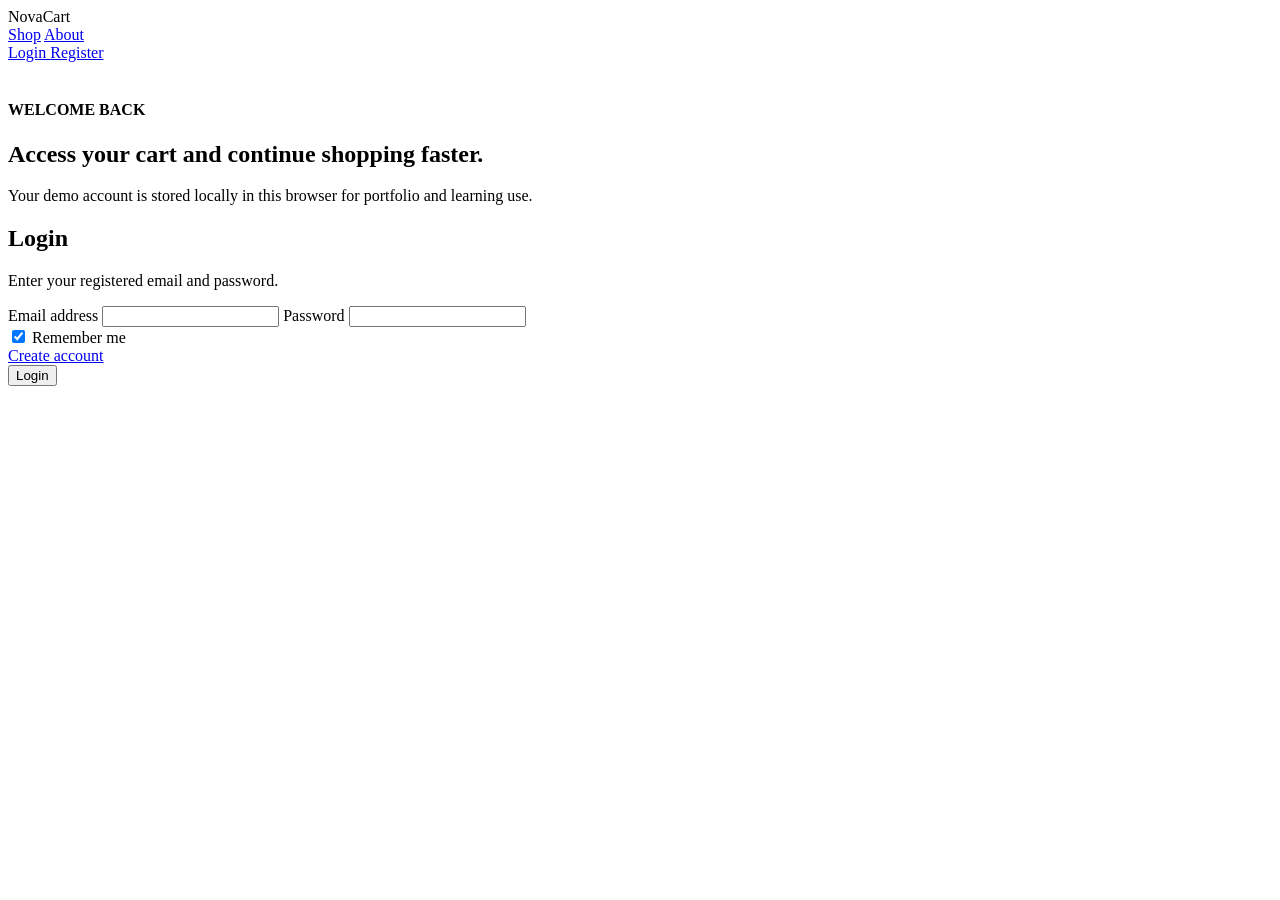
==== login.html @ a550f5d6 "Create login.html" ====
<!doctype html>
<html lang="en">
  <head>
    <meta charset="UTF-8" />
    <meta name="viewport" content="width=device-width, initial-scale=1.0" />
    <title>Login</title>

    <link rel="stylesheet" href="../styles/login.css" />
  </head>
  <body>
    <!-- NAVBAR -->

    <header class="navbar">
      <div class="logo">NovaCart</div>
      <nav class="nav-links">
        <a href="index.html">Shop</a>
        <a href="about.html">About</a>
      </nav>

      <div class="nav-buttons">
        <a href="login.html" class="login-btn"> Login </a>

        <a href="register.html" class="register-btn"> Register </a>
      </div>
    </header>

    <section class="login-container">
      <!-- LEFT SIDE -->

      <div class="left-side">
        <img
          src="https://images.unsplash.com/photo-1516321318423-f06f85e504b3?q=80&w=1200&auto=format&fit=crop"
          alt=""
        />

        <div class="overlay"></div>

        <div class="left-content">
          <h4>WELCOME BACK</h4>

          <h1>Access your cart and continue shopping faster.</h1>

          <p>
            Your demo account is stored locally in this browser for portfolio
            and learning use.
          </p>
        </div>
      </div>

      <!-- RIGHT SIDE -->

      <div class="right-side">
        <div class="form-box">
          <h2>Login</h2>

          <p class="subtitle">Enter your registered email and password.</p>

          <form id="loginForm">
            <label>Email address</label>
            <input type="email" required />

            <label>Password</label>
            <input type="password" required />

            <div class="remember">
              <div>
                <input type="checkbox" checked />
                <span>Remember me</span>
              </div>

              <a href="register.html"> Create account </a>
            </div>

            <button type="submit" class="submit-btn">Login</button>
          </form>
        </div>
      </div>
    </section>

    <script src="../scripts/login.js"></script>
  </body>
</html>
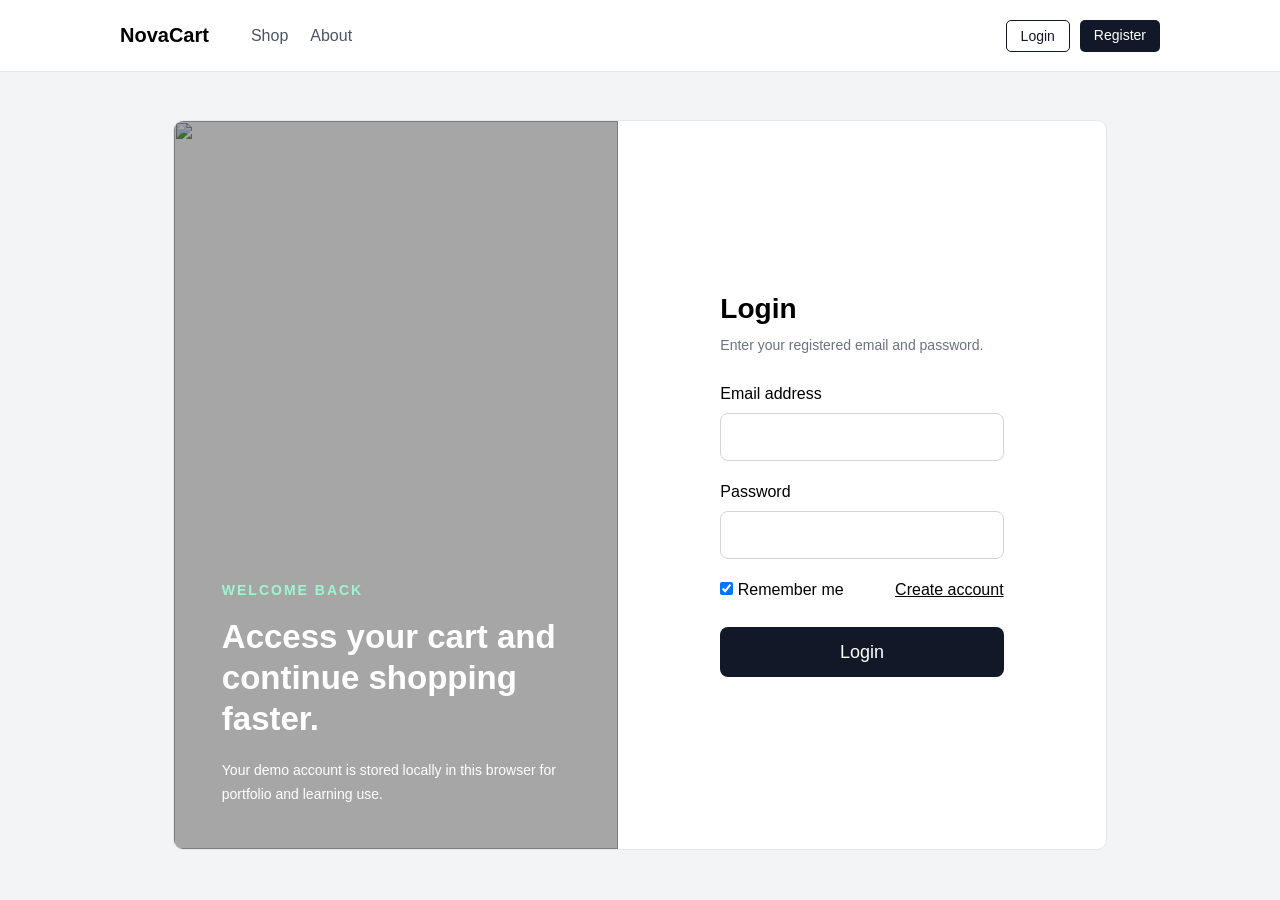
==== commit b48731f9: "Update login.html" ====
--- a/login.html
+++ b/login.html
@@ -5,7 +5,7 @@
     <meta name="viewport" content="width=device-width, initial-scale=1.0" />
     <title>Login</title>
 
-    <link rel="stylesheet" href="../styles/login.css" />
+    <link rel="stylesheet" href="./css/login.css" />
   </head>
   <body>
     <!-- NAVBAR -->
@@ -77,6 +77,6 @@
       </div>
     </section>
 
-    <script src="../scripts/login.js"></script>
+    <script src="./js/login.js"></script>
   </body>
 </html>
--- a/css/login.css
+++ b/css/login.css
@@ -0,0 +1,215 @@
+* {
+    margin: 0;
+    padding: 0;
+    box-sizing: border-box;
+    font-family: Arial, Helvetica, sans-serif;
+}
+
+body {
+    background: #f3f4f6;
+}
+
+/* NAVBAR */
+
+.navbar {
+    width: 100%;
+    height: 72px;
+    background: #fff;
+
+    border-bottom: 1px solid #e5e7eb;
+
+    display: flex;
+    align-items: center;
+
+    padding: 0 120px;
+}
+
+.logo {
+    font-size: 20px;
+    font-weight: 700;
+}
+
+.nav-links {
+    display: flex;
+    gap: 22px;
+
+    margin-left: 42px;
+}
+
+.nav-links a {
+    text-decoration: none;
+    color: #4b5563;
+    font-size: 16px;
+}
+
+.nav-buttons {
+    margin-left: auto;
+    display: flex;
+    gap: 10px;
+}
+
+.login-btn,
+.register-btn {
+    text-decoration: none;
+
+    padding: 7px 14px;
+
+    border-radius: 5px;
+
+    font-size: 14px;
+}
+
+.login-btn {
+    border: 1px solid #111827;
+    color: #111827;
+}
+
+.register-btn {
+    background: #111827;
+    color: #fff;
+}
+
+/* LOGIN CONTAINER */
+
+.login-container {
+    width: 73%;
+    height: 730px;
+
+    margin: 48px auto;
+
+    background: #fff;
+
+    border: 1px solid #e5e7eb;
+    border-radius: 10px;
+
+    overflow: hidden;
+
+    display: grid;
+    grid-template-columns: 1fr 1.1fr;
+}
+
+/* LEFT SIDE */
+
+.left-side {
+    position: relative;
+}
+
+.left-side img {
+    width: 100%;
+    height: 100%;
+    object-fit: cover;
+}
+
+.overlay {
+    position: absolute;
+    inset: 0;
+
+    background: rgba(0, 0, 0, 0.35);
+}
+
+.left-content {
+    position: absolute;
+
+    left: 48px;
+    bottom: 42px;
+
+    width: 76%;
+
+    color: #fff;
+}
+
+.left-content h4 {
+    color: #9ef5d0;
+
+    font-size: 14px;
+    letter-spacing: 2px;
+
+    margin-bottom: 18px;
+}
+
+.left-content h1 {
+    font-size: 33px;
+    line-height: 1.25;
+
+    margin-bottom: 20px;
+}
+
+.left-content p {
+    font-size: 14px;
+    line-height: 1.7;
+}
+
+/* RIGHT SIDE */
+
+.right-side {
+    display: flex;
+    align-items: center;
+    justify-content: center;
+}
+
+.form-box {
+    width: 58%;
+}
+
+.form-box h2 {
+    font-size: 28px;
+    margin-bottom: 12px;
+}
+
+.subtitle {
+    color: #6b7280;
+    font-size: 14px;
+
+    margin-bottom: 32px;
+}
+
+/* FORM */
+
+form {
+    display: flex;
+    flex-direction: column;
+}
+
+label {
+    font-size: 16px;
+    margin-bottom: 10px;
+}
+
+input[type="email"],
+input[type="password"] {
+    width: 100%;
+    height: 48px;
+
+    border: 1px solid #d1d5db;
+    border-radius: 8px;
+
+    padding: 0 14px;
+
+    margin-bottom: 22px;
+
+    outline: none;
+}
+
+.remember {
+    display: flex;
+    justify-content: space-between;
+    align-items: center;
+    margin-bottom: 28px;
+}
+
+.submit-btn {
+    width: 100%;
+    height: 50px;
+
+    border: none;
+    border-radius: 8px;
+
+    background: #111827;
+    color: #fff;
+
+    font-size: 18px;
+    cursor: pointer;
+}
+a{
+    color: black;
+}
